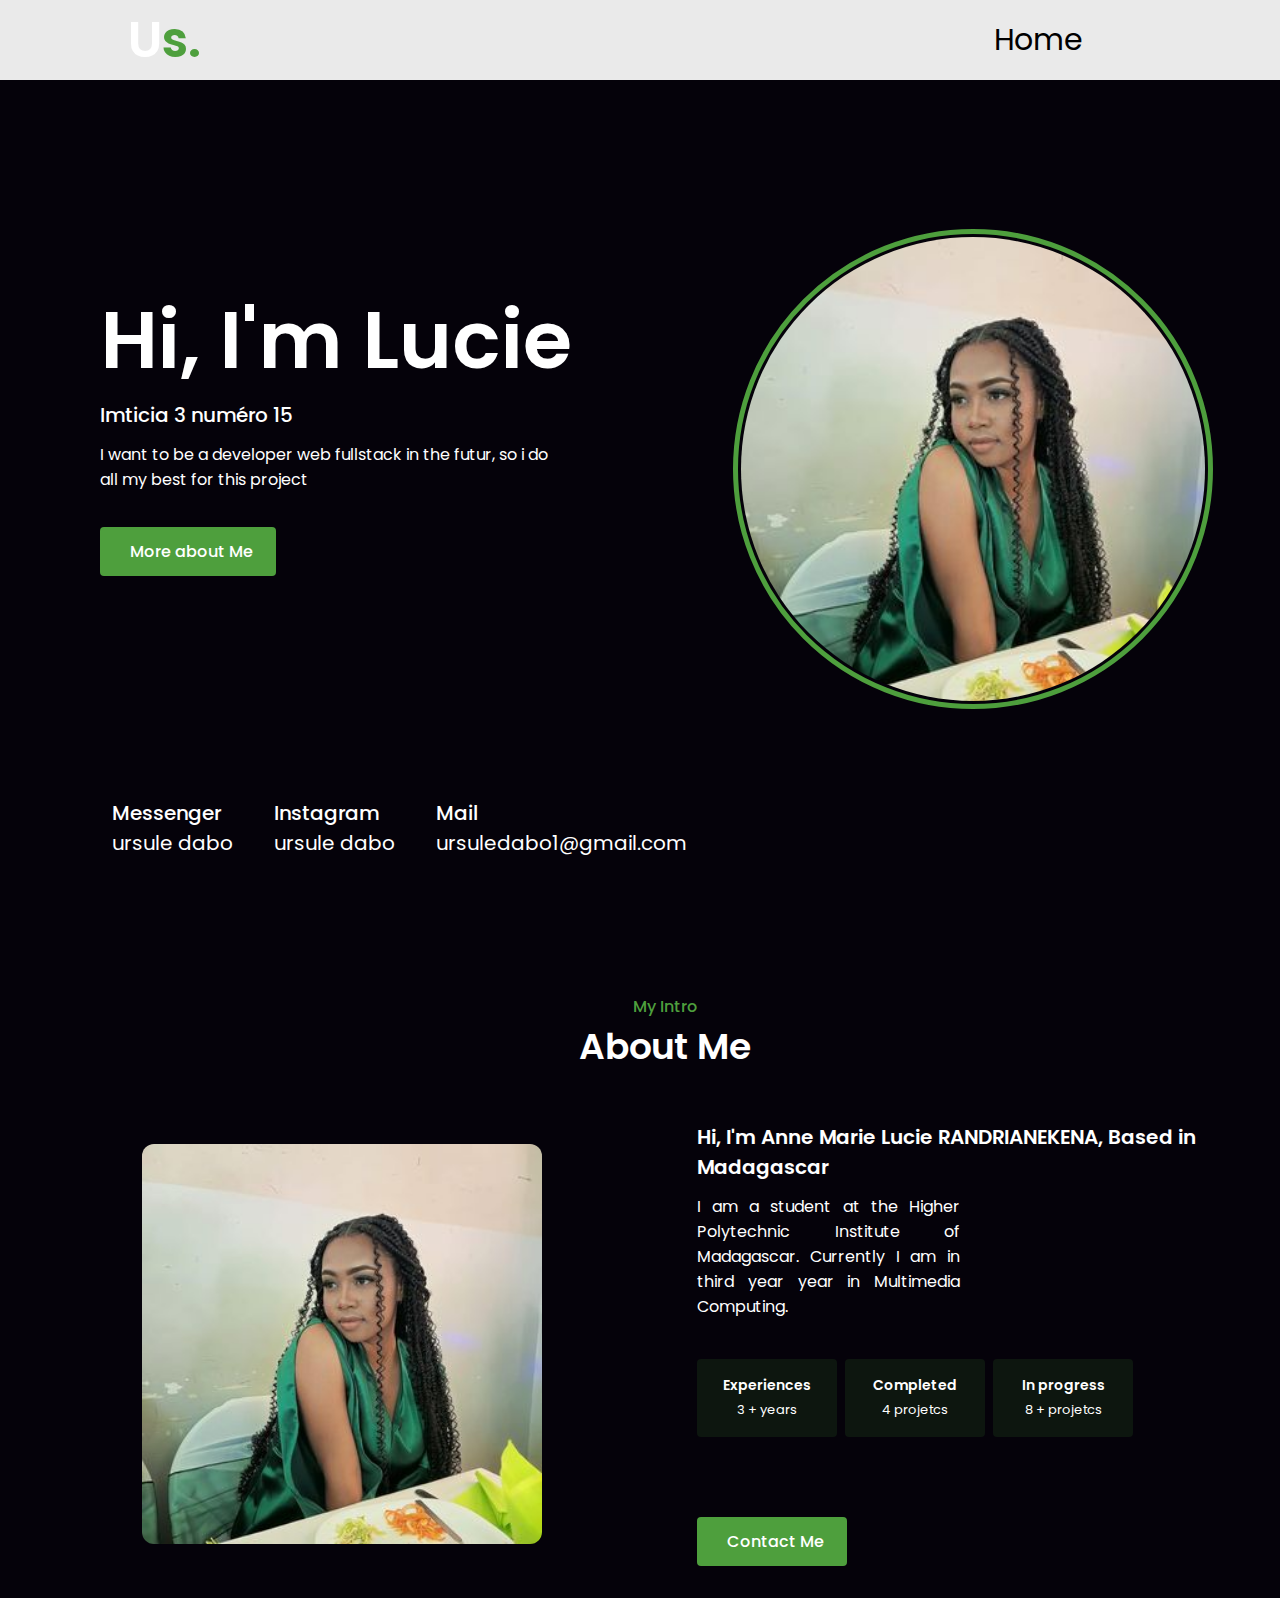
==== sul.html @ 64fe6f4b "Add informations" ====
<!DOCTYPE html>
<!DOCTYPE html>
<html lang="en">
<head>
    <meta charset="UTF-8">
    <meta http-equiv="X-UA-Compatible" content="IE=edge">
    <meta name="viewport" content="width=device-width, initial-scale=1.0">

    <!--============UNICONS================-->
    <link rel="stylesheet" href="https://unicons.iconscout.com/release/v4.0.0/css/line.css">

    <!--============SWIPER CSS================-->
    <link rel="stylesheet" href="">

    <!--============MAIN CSS================-->
    <link rel="stylesheet" href="assets/css/header.css">

    <title>Sul</title>
</head>
<body>
    
    <div class="menu_bar">
        <h1 class="logo">U<span>s.</span></h1>
        <ul>
            <li><a href="home.html"  class="nav__link">Home</a></li>
        </ul>
    </div>
    <main class="main">
         <!--============HOME================-->
         <section class="home" id="home">
             <div class="home__container container grid" >
               
                <div class="left__side">
                    <div class="sul__data">
                        <h1 id="name" class="sul__title">Hi, I'm Lucie</h1>
                        <h3 class="sul__subtitle">Imticia 3 numéro 15</h3>
                        <p class="sul__description">I want to be a developer web fullstack in the futur, so i do all my best for
                            this project 
                        </p>
                        <a href="#about" class="button">
                            <i class="uil uil-user"></i>
                            More about Me
                        </a>
                    </div>
                                
                    <div class="my__info">
                        <div class="info__item">
                            <i class="uil uil-facebook-messenger info__icon"></i>
                            <div>
                                <h3 class="info__title">Messenger</h3>
                                <span class="info__subtitle">ursule dabo</span>
                            </div>
                           
                        </div>
                        <div class="info__item">
                            <i class="uil uil-instagram-alt info__icon"></i>
                            <div>
                                <h3 class="info__title">Instagram</h3>
                                <span class="info__subtitle">ursule dabo</span>
                            </div>
                        </div>
                        <div class="info__item">
                            <i class="uil uil-envelope-add info__icon"></i>
                            <div>
                                <h3 class="info__title">Mail</h3>
                                <span class="info__subtitle">ursuledabo1@gmail.com</span>
                            </div>
                        </div>
                    </div>
                </div>
                <div class="right__side">
                    <div class="card__img">
                        <img src="assets/img/lucie.jpg" alt="DABO"  class="sul__img">
                    </div>
                    
                </div>
                </div> 
               
         </section>

         <!--============About================-->
         <section class="about section" id="about">
             <h2 data-heading="My Intro" class="section__title">About Me</h2>
             <div class="about__container container grid">
                 <img src="assets/img/lucie.jpg" alt="" class="about__img " width="400px" height="400px">
                 <div class="about__data">
                     <h3 class="about__heading">Hi, I'm Anne Marie Lucie RANDRIANEKENA, Based in Madagascar</h3>
                     <p class="about__description">
                        I am a student at the Higher Polytechnic Institute of Madagascar. 
                        Currently I am in third year year in Multimedia Computing.
                     </p>
                     <div class="about__info">
                         <div class="about__box">
                            <i class="uil uil-award about__icon"></i>
                             <h3 class="about__title">Experiences</h3>
                             <span class="about__subtitle">3 + years</span>
                         </div>
                         <div class="about__box">
                            <i class="uil uil-suitcase about__icon"></i>
                            <h3 class="about__title">Completed</h3>
                            <span class="about__subtitle">4 projetcs</span>
                        </div>
                        <div class="about__box">
                            <i class="uil uil-hourglass about__icon"></i>
                            <h3 class="about__title">In progress</h3>
                            <span class="about__subtitle">8 + projetcs</span>
                        </div>
                     </div>
                     <a href="#contact" class="button"><i class="uil uil-navigator button__icon"></i>
                        Contact Me
                    </a>
                 </div>
             </div>

         </section>
    </main>
    

    
   

</body>
</html>
---- assets/css/header.css ----
/*======== Google Fonts =========*/
@import url('https://fonts.googleapis.com/css2?family=Cormorant+Garamond:wght@300&family=Poppins:wght@300;400;500;600&display=swap');

/*=======VARIABLES CSS========*/
:root{
    /*======Colors=====*/
    --hue-color:rgb(78, 159, 61);

    /*======HSL COLOR MODE=====*/
    --skin-color:hsla(115, 40%, 18%, 0.329);
    --title-color:hsl((var(--hue-color)), 8%, 95%);
    --text-color:hsl((var(--hue-color)), 8%, 85%);
    --body-color:white;
    --box-color:hsl((var(--hue-color)), 14%, 10%);
    --scroll-bar-color:hsl((var(--hue-color)), 12%, 38%);
    --sroll-thumb-color:hsl((var(--hue-color)), 12%, 26%);

    /*======FONT AND TYPOGRAPHY=====*/
     --body-font:'Poppins', sans-serif;

    /*======Z INDEX=====*/
      --z-fixed:10;
      --z-modal:100;

    /*======.5rem = 8px , 1rem = 16px, 1.5rem = 24px,.... =====*/
    --biggest-font-size:5rem;
    --h1-font-size:2.25rem;
    --h2-font-size:1.5rem;
    --h3-font-size:1.25rem;
    --normal-font-size:1rem;
    --small-font-size:.875rem;
    --smaller-font-size:.813rem;

    /*======FONT WEIGHT=====*/
    --font-medium:500;
    --font-bold:600;

    /*======MARGENES BOTTOM=====*/
    --mb-0-25:.25rem;
    --mb-0-5:.5rem;
    --mb-0-75:.75rem;
    --mb-1:.1rem;
    --mb-1-5:1.5rem;
    --mb-2:.2rem;
    --mb-2-5:2.5rem;
    --mb-3:3rem;
}

/*======BASE=====*/
*{
    margin: 0;
    padding: 0;
    box-sizing: border-box;
}
html{
    scroll-behavior: smooth;
}
main{
    position: relative;
}
body,
button,
input{
    font-family: var(--body-font);
    font-size: var(--normal-font-size);
}

body{
    background-color:rgb(5, 2, 10);
    font-family: var(bo);
    color: white;
    align-items: center;
    height: 100vh;
    align-items: center;
    overflow-x: hidden;
    justify-content: center;
}
h1, h2, h3{
    color: var(--title-color);
    font-weight: var(--font-bold);
}
ul{
    list-style: none;
}
a{
    text-decoration: none;
}
button{
    cursor: pointer;
}
input{
    display: none;
}

button,
input{
    border: none;
    outline: none;
}
/*=======HEADER=======*/
.menu_bar{
    background-color: rgba(255, 255, 255, 0.918);
    height: 80px;
    width: 100%;
    display: flex;
    align-items: center;
    justify-content: space-between;
    padding: 0 10%;
    position: relative;
}
.logo{
   color: white; 
   font-size: 50px;
}
.logo span{
    color: var(--hue-color);
}
.menu_bar ul{
    list-style: none;
    display: flex;
}
.menu_bar ul li{
    padding: 10px 30px ;
}
li a{
    border-radius: 5px;
    padding: 5px 40px;
    transition: all .7s;
}


.menu_bar ul li a:hover{
    color:var(--hue-color) ;
}
.menu_bar ul li a{
    color: black;
    font-size: 30px;
   
}

/*==========Active link==========*/
.nav__link.active__link, .nav__link:hover{
    color: var(--hue-color);
    transition: all .7s;
    
}
.nav__link.active__link::after, .nav__link:hover::after{
    position: absolute;
    content: '';
    width: 8px;
    height: 8px;
    background-color:var(--hue-color);
    border-radius: 50%;
    bottom:.8rem;
    right: 300px;
    margin: auto;
    transform: all .9s;
}

/*==========LAYOUT==========*/
.home__container{
    position: relative;
    height: 100%;
    
}
.container{
    margin-left: auto;
    margin-right: auto;
}
.grid{
    display: grid;
    grid-template-columns: repeat(2, 1fr);
    height: 100%;
    
}
.right__side{
    display: flex;       
    align-items: center;
    justify-content: center;
    position: relative;
}
/*==========MAIN==========*/
.main{
    margin-left: 50px;
}
/*==========Sul section==========*/
.sul__data{
    margin-top: 200px;
    margin-left: 50px;
}
.sul__title{
    font-size: var(--biggest-font-size);
}
.sul__subtitle{
    font-size: var(--h3-font-size);
    font-weight: var(--font-medium);
    margin-bottom: var(--mb-0-75);
}
.sul__description{
    max-width: 450px;
    margin-bottom: var(--mb-2);
}
.home{
    height: 90vh;
}
.card__img{
    width: 30em;
    height: 30em;
    border-radius: 50%;
    border: 5px solid var(--hue-color);
    padding: 3px;
    margin-bottom: 2em;
    transition: all .7s;
}
.card__img img{
    width: 100%;
    height: 100%;
    border-radius: 50%;
    object-fit: cover;
    transition: all .7s;
}
.sul__img{
    border-radius: 5px;
}
.my__info{
    display: flex;
    column-gap: 1.8rem;
    position: absolute;
    left: 50px;
    bottom: 2rem;
}
.info__item{
    display: flex;
    align-items: center;
}
.info__title,
.info__subtitle{
    font-size: var(--h3-font-size);

}
.info__title{
    font-weight: var(--font-medium);
}
.info__icon{
    font-size: 1.8rem;
    color: var(--hue-color);
    margin-right: var(--mb-0-75);

}
/*==========Buttons==========*/
.button{
    display: inline-flex;
    align-items: center;
    column-gap: .5rem;
    background-color: var(--hue-color);
    color: white;
    padding: .75rem 1.4rem;
    margin-top: 2rem;
    border-radius: .25rem;
    font-weight: var(--font-medium);
    position: relative;
    transition: .4s;

}
.button:hover
{

    transform: scale(1.09);
}
/*==========REUSABLE CSS CLASSES===========*/

.section{
    padding:6.5rem 0 2rem ;
}
.section__title{
    text-align: center;
    font-size: var(--h1-font-size);
    margin-bottom: var(--mb-3);
}
.section__title::before{
    content: attr(data-heading);
    display: block;
    font-size: var(--normal-font-size);
    font-weight: var(--font-medium);
    color: var(--hue-color);
}

/*============About Section============*/
.about__container{
    grid-template-columns: repeat(2, 1fr);
    column-gap: 4rem;
    align-items: center;
}
.about__img{
    border-radius: .75rem;
    justify-self: center;
}
.about__heading{
    font-size: var(--h3-font-size);
    margin-bottom: var(--mb-0-75);
}
.about__description{
    text-align: justify;
    padding-right: 20rem;
    margin-bottom: var(--mb-2-5);
}
.about__info{
    display: grid;
    grid-template-columns: repeat(3,140px);
    column-gap: .5rem;
    margin-bottom: var(--mb-3);
}
.about__box{
    text-align: center;
    border-radius: .25rem;
    padding: 1rem 1rem;
    background-color: var(--skin-color);
}
.about__icon{
    font-size: 1.5rem;
    color: var(--hue-color);
}
.about__title{
    font-size: var(--small-font-size);
}
.about__subtitle{
    font-size: var(--smaller-font-size);

}
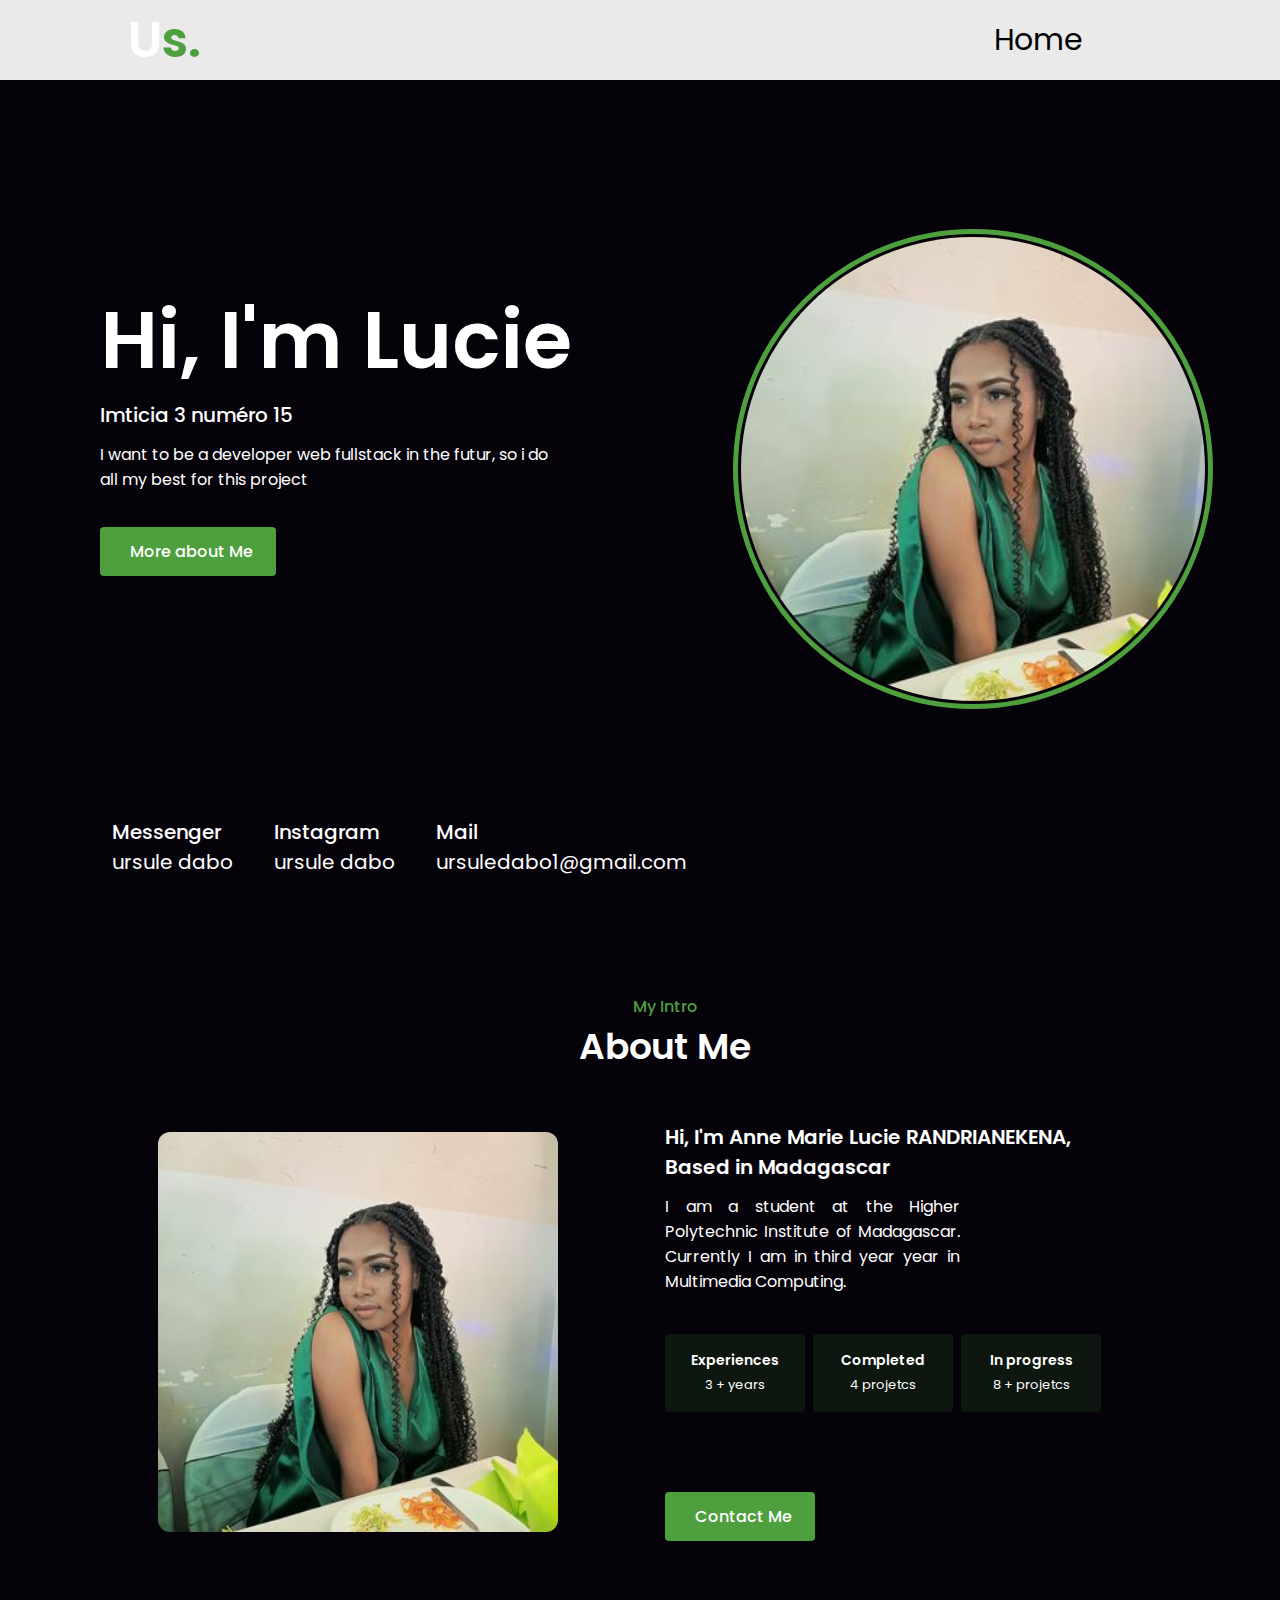
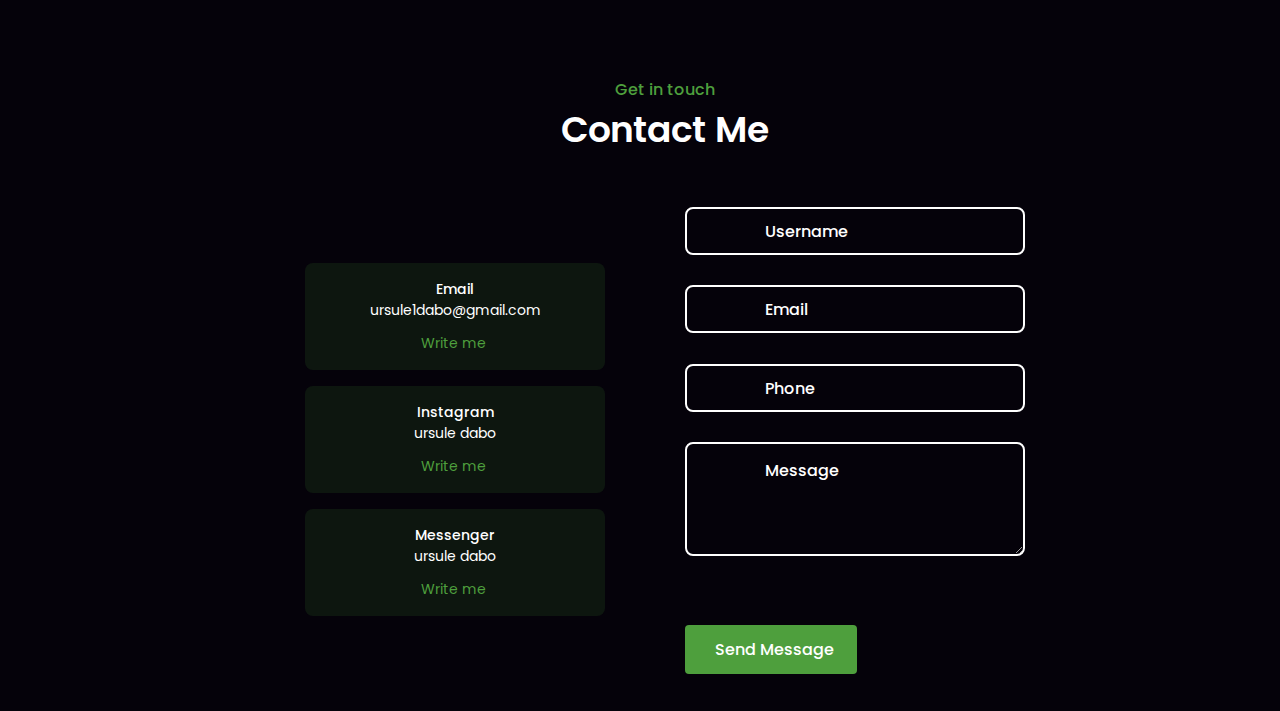
==== commit 6be8d32b: "Add contact" ====
--- a/sul.html
+++ b/sul.html
@@ -84,7 +84,7 @@
              <div class="about__container container grid">
                  <img src="assets/img/lucie.jpg" alt="" class="about__img " width="400px" height="400px">
                  <div class="about__data">
-                     <h3 class="about__heading">Hi, I'm Anne Marie Lucie RANDRIANEKENA, Based in Madagascar</h3>
+                     <h3 class="about__heading">Hi, I'm Anne Marie Lucie RANDRIANEKENA,<br> Based in Madagascar</h3>
                      <p class="about__description">
                         I am a student at the Higher Polytechnic Institute of Madagascar. 
                         Currently I am in third year year in Multimedia Computing.
@@ -113,6 +113,69 @@
              </div>
 
          </section>
+
+         <!--============Contact================-->
+         <section class="contact section" id="contact">
+            <h2 data-heading="Get in touch" class="section__title">Contact Me</h2>
+            <div class="contact__container container grid">
+                <div class="contact__content">
+                    <div class="contact__info">
+                        <div class="contact__card">
+                            <i class="uil uil-envelope-add contact__card-icon"></i>
+                            <h3 class="contact__card-title">Email</h3>
+                            <span class="contact__card-data">ursule1dabo@gmail.com</span>
+                            <span class="contact__button">
+                                Write me <i class="uil uil-arrow-right contact__button-icon"></i>
+                            </span>
+                        </div>
+                        <div class="contact__card">
+                            <i class="uil uil-instagram-alt contact__card-icon"></i>
+                            <h3 class="contact__card-title">Instagram</h3>
+                            <span class="contact__card-data">ursule dabo</span>
+                            <span class="contact__button">
+                                Write me <i class="uil uil-arrow-right contact__button-icon"></i>
+                            </span>
+                        </div>
+                        <div class="contact__card">
+                            <i class="uil uil-facebook-messenger contact__card-icon"></i>
+                            <h3 class="contact__card-title">Messenger</h3>
+                            <span class="contact__card-data">ursule dabo</span>
+                            <span class="contact__button">
+                                Write me <i class="uil uil-arrow-right contact__button-icon"></i>
+                            </span>
+                        </div>
+                    </div>
+                </div>
+                <div class="contact__content">
+                    <form action="" class="contact__form">
+                        <div class="input__container">
+                            <input type="text" name=""  class="input">
+                            <label for="">Username</label>
+                            <span>Username</span>
+                        </div>
+                        <div class="input__container">
+                            <input type="email" name=""  class="input">
+                            <label for="">Email</label>
+                            <span>Email</span>
+                        </div>
+                        <div class="input__container">
+                            <input type="tel" name=""  class="input">
+                            <label for="">Phone</label>
+                            <span>Phone</span>
+                        </div>
+                        <div class="input__container textarea">
+                           <textarea name="" id=""  class="input" rows="5"></textarea>
+                            <label for="">Message</label>
+                            <span>Message</span>
+                        </div>
+                        <button type="submit" class="button">
+                            <i class="uil uil-navigator button__icon"></i>
+                            Send Message
+                        </button>
+                    </form>
+                </div>
+            </div>
+            </section>
     </main>
     
 
--- a/assets/css/header.css
+++ b/assets/css/header.css
@@ -87,9 +87,6 @@
 }
 button{
     cursor: pointer;
-}
-input{
-    display: none;
 }
 
 button,
@@ -227,7 +224,7 @@
     column-gap: 1.8rem;
     position: absolute;
     left: 50px;
-    bottom: 2rem;
+    bottom: .8rem;
 }
 .info__item{
     display: flex;
@@ -287,8 +284,7 @@
 
 /*============About Section============*/
 .about__container{
-    grid-template-columns: repeat(2, 1fr);
-    column-gap: 4rem;
+    grid-template-columns: repeat(2, .5fr);
     align-items: center;
 }
 .about__img{
@@ -327,6 +323,139 @@
     font-size: var(--smaller-font-size);
 
 }
-
+/*=======CONTACT SECTIONS=======*/
+.contact__container{
+    grid-template-columns:300px 340px;
+    column-gap: 5rem;
+    justify-content: center;
+    align-items: center;
+
+}
+.contact__info{
+    display: grid;
+    row-gap: 1rem;
+}
+.contact__card{
+    background-color: var(--skin-color);
+    padding: 1rem;
+    border-radius: .5rem;
+    text-align: center;
+}
+.contact__card-icon{
+    font-size: 1.8rem;
+    color: var(--hue-color);
+    margin-bottom: var(--mb-0-25);
+}
+.contact__card-title,
+.contact__card-data{
+    font-size: var(--small-font-size);
+}
+.contact__card-title{
+    font-weight: var(--font-medium);
+}
+.contact__card-data{
+    display: block;
+    margin-bottom: var(--mb-0-75);
+}
+.contact__button{
+    color: var(--hue-color);
+    font-size: var(--small-font-size);
+    display: flex;
+    align-items: center;
+    justify-content: center;
+    column-gap: .25rem;
+    cursor: pointer;
+}
+.contact__card-icon{
+    font-size: 2rem;
+    color: white;
+    transition: .3s;
+}
+.contact__button:hover .contact__button-icon{
+    transform: translateX(.25rem);
+}
+.input__container{
+    position: relative;
+    margin-top: .1rem;
+    margin-bottom: 1.9rem;
+}
+.input{
+    width: 100%;
+    border: 2px solid white;
+    background-color: transparent;
+    padding: .6rem 1.2rem ;
+    font-weight: var(--font-medium);
+    font-size: var(--normal-font-size);
+    letter-spacing: .5px;
+    border-radius: .50rem;
+    color: white;
+    outline: none;
+    transition: .3s;
+}
+textarea .input{
+    padding: .8rem 1.2rem;
+    min-height: 140px;
+    border-radius: .50rem;
+    resize: none;
+}
+.input__container label{
+    position: absolute;
+    top: 50%;
+    left: 1rem;
+    transform: translateY(-50%);
+    padding: 0 4rem;
+    color: white;
+    font-size: 1rem;
+    font-weight: var(--font-medium);
+    pointer-events: none;
+    z-index: 1000;
+    transition: .5s;
+}
+.input__container.focus label{
+    top: 0;
+    transform: translateY(-50%);
+    left: 25px;
+    font-size: var(--smaller-font-size);
+}
+.input__container.focus span::after,
+.input__container.focus span::before{
+    opacity: 1;
+    width: 50%;
+}
+
+.input__container.textarea label{
+    top: 1rem;
+    transform: translateY(0);
+}
+.input__container span{
+    position: absolute;
+    top: 0;
+    left: 25px;
+    color: transparent;
+    transform: translateY(-50%);
+    font-size: var(--small-font-size);
+    padding: 0 .4rem;
+    pointer-events: none;
+    z-index: 500;
+}
+.input__container span::before,
+.input__container span::after{
+    content: '';
+    position: absolute;
+    width: 10%;
+    background-color: white;
+    top: 50%;
+    opacity: 0;
+    transform: translateY(-50%);
+    height: 5px;
+    transition: .3s;
+
+}
+.input__container span::before{
+    left: 50%;
+}
+.input__container span::after{
+    right: 50%;
+}
  
 
